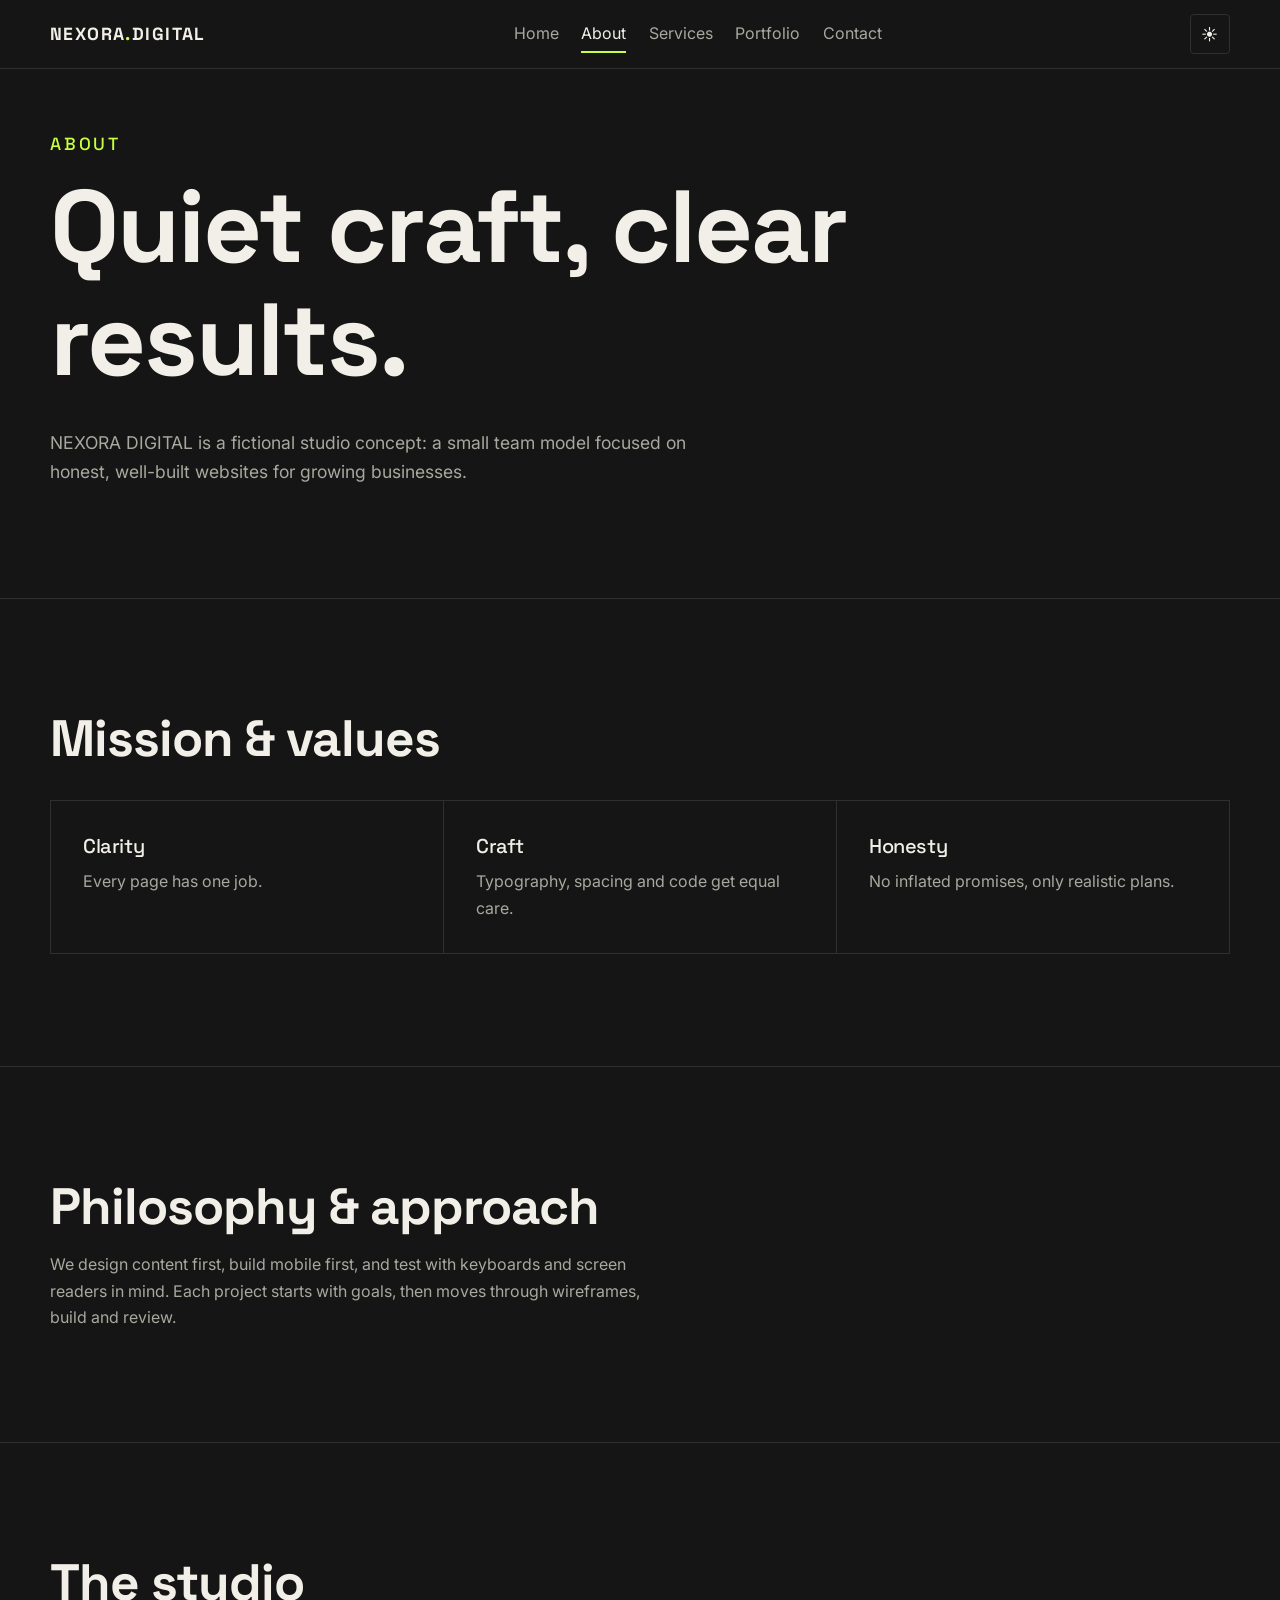
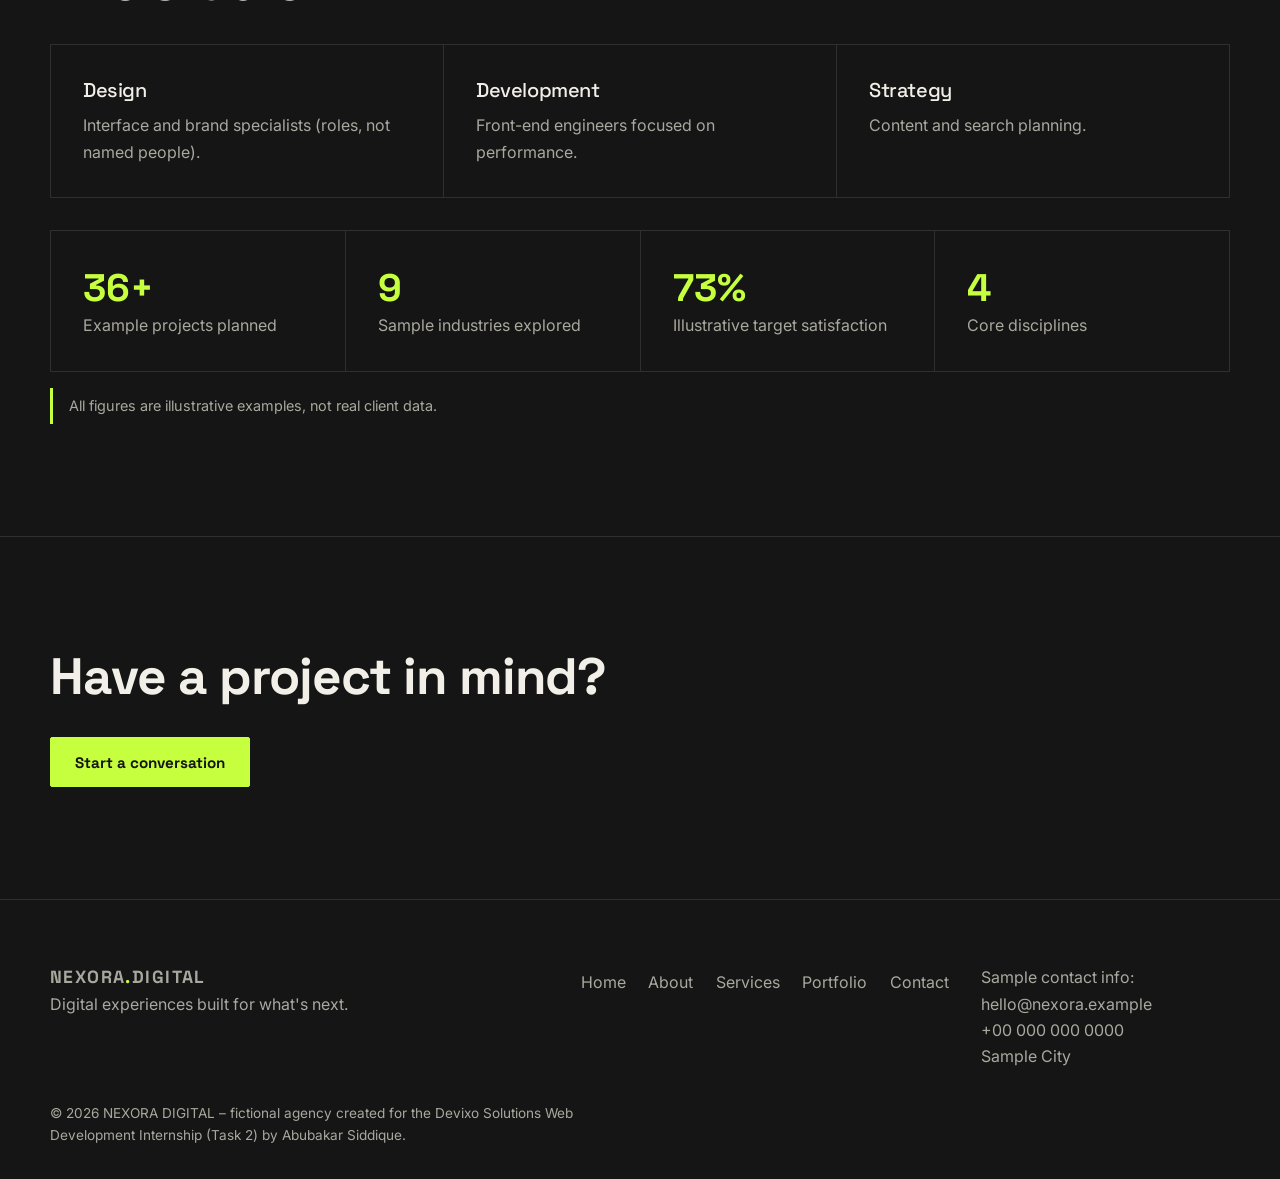
==== about.html @ 56c906a1 "Initial commit - NEXORA DIGITAL website" ====
<!DOCTYPE html>
<html lang="en" data-theme="dark">

<head>
    <meta charset="utf-8">
    <meta name="viewport" content="width=device-width, initial-scale=1">

    <title>About | NEXORA DIGITAL</title>

    <meta
        name="description"
        content="NEXORA DIGITAL – digital experiences built for what's next."
    >

    <link rel="stylesheet" href="style.css">
</head>

<body>

    <a class="skip" href="#main">Skip to content</a>

    <!-- Header -->
    <header>
        <div class="wrap bar">

            <a class="logo" href="index.html">
                NEXORA<span>.</span>DIGITAL
            </a>

            <nav id="site-nav" aria-label="Main">
                <ul>
                    <li>
                        <a href="index.html">Home</a>
                    </li>
                    <li>
                        <a href="about.html" aria-current="page">About</a>
                    </li>
                    <li>
                        <a href="services.html">Services</a>
                    </li>
                    <li>
                        <a href="portfolio.html">Portfolio</a>
                    </li>
                    <li>
                        <a href="contact.html">Contact</a>
                    </li>
                </ul>
            </nav>

            <div class="tools">

                <button
                    class="ibtn"
                    id="theme-btn"
                    aria-label="Switch theme"
                >
                    ◐
                </button>

                <button
                    class="ibtn"
                    id="menu-btn"
                    aria-expanded="false"
                    aria-controls="site-nav"
                    aria-label="Toggle menu"
                >
                    Menu
                </button>

            </div>

        </div>
    </header>

    <main id="main">

        <!-- Hero Section -->
        <section class="hero">
            <div class="wrap">

                <p class="eyebrow">About</p>

                <h1>Quiet craft, clear results.</h1>

                <p>
                    NEXORA DIGITAL is a fictional studio concept: a small team
                    model focused on honest, well-built websites for growing
                    businesses.
                </p>

            </div>
        </section>

        <!-- Mission and Values -->
        <section class="sec">
            <div class="wrap">

                <h2>Mission &amp; values</h2>

                <div class="grid g3">

                    <article>
                        <h3>Clarity</h3>
                        <p>Every page has one job.</p>
                    </article>

                    <article>
                        <h3>Craft</h3>
                        <p>Typography, spacing and code get equal care.</p>
                    </article>

                    <article>
                        <h3>Honesty</h3>
                        <p>No inflated promises, only realistic plans.</p>
                    </article>

                </div>

            </div>
        </section>

        <!-- Philosophy and Approach -->
        <section class="sec">
            <div class="wrap">

                <h2>Philosophy &amp; approach</h2>

                <p>
                    We design content first, build mobile first, and test with
                    keyboards and screen readers in mind. Each project starts
                    with goals, then moves through wireframes, build and review.
                </p>

            </div>
        </section>

        <!-- Studio Section -->
        <section class="sec">
            <div class="wrap">

                <h2>The studio</h2>

                <div class="grid g3">

                    <article>
                        <h3>Design</h3>
                        <p>
                            Interface and brand specialists
                            (roles, not named people).
                        </p>
                    </article>

                    <article>
                        <h3>Development</h3>
                        <p>
                            Front-end engineers focused on performance.
                        </p>
                    </article>

                    <article>
                        <h3>Strategy</h3>
                        <p>Content and search planning.</p>
                    </article>

                </div>

                <!-- Statistics -->
                <div class="grid g4">

                    <div>
                        <div class="num" data-count="48" data-suffix="+">0</div>
                        <p>Example projects planned</p>
                    </div>

                    <div>
                        <div class="num" data-count="12">0</div>
                        <p>Sample industries explored</p>
                    </div>

                    <div>
                        <div class="num" data-count="98" data-suffix="%">0</div>
                        <p>Illustrative target satisfaction</p>
                    </div>

                    <div>
                        <div class="num" data-count="6">0</div>
                        <p>Core disciplines</p>
                    </div>

                </div>

                <p class="note">
                    All figures are illustrative examples, not real client data.
                </p>

            </div>
        </section>

        <!-- Call to Action -->
        <section class="sec">
            <div class="wrap">

                <h2>Have a project in mind?</h2>

                <div class="cta">
                    <a class="btn" href="contact.html">
                        Start a conversation
                    </a>
                </div>

            </div>
        </section>

    </main>

    <!-- Footer -->
    <footer>
        <div class="wrap">

            <div class="foot">

                <div>
                    <a class="logo" href="index.html">
                        NEXORA<span>.</span>DIGITAL
                    </a>

                    <p>Digital experiences built for what's next.</p>
                </div>

                <nav aria-label="Footer">
                    <ul>
                        <li>
                            <a href="index.html">Home</a>
                        </li>
                        <li>
                            <a href="about.html">About</a>
                        </li>
                        <li>
                            <a href="services.html">Services</a>
                        </li>
                        <li>
                            <a href="portfolio.html">Portfolio</a>
                        </li>
                        <li>
                            <a href="contact.html">Contact</a>
                        </li>
                    </ul>
                </nav>

                <address style="font-style: normal">
                    <p>
                        Sample contact info:<br>
                        hello@nexora.example<br>
                        +00 000 000 0000<br>
                        Sample City
                    </p>
                </address>

            </div>

            <p class="small">
                © 2026 NEXORA DIGITAL – fictional agency created for the
                Devixo Solutions Web Development Internship (Task 2) by
                Abubakar Siddique.
            </p>

        </div>
    </footer>

    <!-- Scroll-to-Top Button -->
    <button class="ibtn" id="top" aria-label="Scroll to top">
        ↑
    </button>

    <script src="main.js"></script>

</body>
</html>
---- style.css ----
/* =========================================================
   NEXORA DIGITAL — Shared Design System
   Responsive, accessible, dark/light theme
   ========================================================= */
@import url('https://fonts.googleapis.com/css2?family=Inter:wght@400;500;600;700&family=Space+Grotesk:wght@400;500;600;700&display=swap');

/* 1. Theme Variables */
:root {
    color-scheme: dark;
    --bg: #141514;
    --fg: #f2efe8;
    --mut: #a9a89f;
    --line: #2e302d;
    --acc: #c6ff3d;
    --accfg: #141514;
    --card: #1b1c1a;
    --fh: 'Space Grotesk', Arial, sans-serif;
    --fb: 'Inter', Arial, sans-serif;

    --s1: 0.5rem;
    --s2: 1rem;
    --s3: 2rem;
    --s4: 4rem;
    --s5: 7rem;

    --h1: clamp(2.6rem, 8vw, 6.5rem);
    --h2: clamp(1.8rem, 4.5vw, 3.2rem);
    --h3: 1.25rem;
    --radius: 4px;
    --transition: 0.25s ease;
    --content-width: 1180px;
}
/* Light Theme */

html[data-theme="light"] {
    color-scheme: light;
    --bg: #f2efe8;
    --fg: #141514;
    --mut: #55574f;
    --line: #d3d0c6;
    --acc: #141514;
    --accfg: #c6ff3d;
    --card: #e9e6dd;
}

/* 2. Reset and Base Styles */

* {
    box-sizing: border-box;
    margin: 0;
}
html {
    scroll-behavior: smooth;
    scroll-padding-top: 90px;
}
body {
    min-height: 100vh;
    overflow-x: hidden;
    background: var(--bg);
    color: var(--fg);
    font: 400 1rem/1.65 var(--fb);
    transition:
        background-color var(--transition),
        color var(--transition);
}
img,
svg,
video {
    display: block;
    max-width: 100%;
}
button,
input,
textarea {
    font: inherit;
}
button {
    color: inherit;
}
a {
    color: inherit;
}
p {
    max-width: 62ch;
    color: var(--mut);
}
h1,
h2,
h3 {
    font-family: var(--fh);
    line-height: 1.1;
    letter-spacing: -0.02em;
}
h1 {
    font-size: var(--h1);
    font-weight: 700;
}

h2 {
    font-size: var(--h2);
    font-weight: 700;
}
h3 {
   font-size: var(--h3);
   font-weight: 500;
    line-height: 1.3;
}
button,
a,
input,
textarea {
    -webkit-tap-highlight-color: transparent;
}
button:focus-visible,
a:focus-visible,
input:focus-visible,
textarea:focus-visible {
    outline: 3px solid var(--acc);
    outline-offset: 4px;
}

::selection {
    background: var(--acc);
    color: var(--accfg);
}

/* 3. Layout Utilities */
.wrap {
    width: min(var(--content-width), calc(100% - 2.5rem));
    margin-inline: auto;
}
.sec {
    padding-block: var(--s4);
    border-top: 1px solid var(--line);
}
.sec > .wrap > h2 + p {
    margin-top: var(--s2);
}
.eyebrow {
    margin-bottom: var(--s2);
    color: var(--acc);
    font: 500 0.8rem var(--fh);
    letter-spacing: 0.16em;
    text-transform: uppercase;
}
html[data-theme="light"] .eyebrow {
    color: var(--fg);
}
.skip {
    position: absolute;
    top: 0.5rem;
    left: -9999px;
    z-index: 100;
    padding: 0.75rem 1rem;
    background: var(--acc);
    color: var(--accfg);
}
.skip:focus {
    left: 1rem;
}
/* 4. Header and Navigation */
header {
    position: sticky;
    top: 0;
    z-index: 50;
    background: var(--bg);
    border-bottom: 1px solid var(--line);
}
.bar {
    display: flex;
    align-items: center;
    justify-content: space-between;

    min-height: 68px;
    gap: 1rem;
}
.logo {
    flex-shrink: 0;
    font: 700 1.1rem var(--fh);
    letter-spacing: 0.08em;
    text-decoration: none;
}
.logo span {
    color: var(--acc);
}
html[data-theme="light"] .logo span {
    background: #c6ff3d;
    padding-inline: 0.15em;
}
nav ul {
    display: flex;
    gap: 1.4rem;
    padding: 0;
    list-style: none;
}
nav a {
    display: inline-block;
    padding-block: 0.3rem;
    color: var(--mut);
    text-decoration: none;
    border-bottom: 2px solid transparent;
    transition:
        color var(--transition),
        border-color var(--transition);
}
nav a:hover,
nav a[aria-current="page"] {
    color: var(--fg);
    border-color: var(--acc);
}
.tools {
    display: flex;
    align-items: center;
    gap: 0.5rem;
}
.ibtn {
    display: inline-flex;
    align-items: center;
    justify-content: center;
    min-width: 40px;
    min-height: 40px;
    padding: 0 0.65rem;
    background: transparent;
    color: var(--fg);
    border: 1px solid var(--line);
    border-radius: var(--radius);
    cursor: pointer;
    transition:
        border-color var(--transition),
        background-color var(--transition);
}
.ibtn:hover {
    border-color: var(--acc);
}
#menu-btn {
    display: none;
}
/* 5. Buttons and Call to Action */
.btn {
    display: inline-block;
    padding: 0.9rem 1.5rem;
    background: var(--acc);
    color: var(--accfg);
    border: 1px solid var(--acc);
    border-radius: 2px;
    font: 700 0.95rem var(--fh);
    text-decoration: none;
    text-align: center;
    cursor: pointer;
    transition:
        transform var(--transition),
        opacity var(--transition);
}
.btn:hover {
    transform: translateY(-3px);
}
.btn:active {
    transform: translateY(0);
}
.btn.ghost {
    background: transparent;
    color: var(--fg);
    border-color: var(--line);
}
.btn.ghost:hover {
    border-color: var(--acc);
}
.cta {
    display: flex;
    flex-wrap: wrap;
    gap: 1rem;

    margin-top: var(--s3);
}
/* 6. Hero Sections */
.hero {
    padding-block: var(--s4) var(--s5);
}
.hero h1 {
    max-width: 1000px;
    overflow-wrap: anywhere;
}
.hero p {
    margin-top: var(--s3);
    font-size: 1.1rem;
}
.hero .eyebrow {
    margin-top: 0;
}
/* 7. Typing Animation */
.typed {
    color: var(--acc);
    border-right: 3px solid var(--acc);
}
html[data-theme="light"] .typed {
    color: var(--fg);
    border-color: var(--fg);
}
/* 8. Grid and Cards */
.grid {
    display: grid;
    grid-template-columns: 1fr;
    gap: 1px;
    margin-top: var(--s3);
    background: var(--line);
    border: 1px solid var(--line);
}
.grid > * {
    min-width: 0;
    padding: var(--s3);
    background: var(--bg);
    transition: background-color var(--transition);
}
.grid > article:hover {
    background: var(--card);
}
.grid article h3 {
    margin-bottom: 0.6rem;
}
.grid article p + p {
    margin-top: 0.75rem;
}
.g2,
.g3,
.g4 {
    grid-template-columns: 1fr;
}
/* 9. Statistics and Counters */
.num {
    color: var(--acc);
    font: 700 2.4rem var(--fh);
}
html[data-theme="light"] .num {
    color: var(--fg);
}
/* 10. Portfolio Visual Previews */
.vis {
    position: relative;
    display: grid;
    place-items: center;
    aspect-ratio: 16 / 9;
    margin-bottom: var(--s2);
    overflow: hidden;
    background:
        repeating-linear-gradient(
            45deg,
            var(--card) 0 12px,
            var(--bg) 12px 24px
        );
    border: 1px solid var(--line);
    font: 700 clamp(1.4rem, 4vw, 2.6rem) var(--fh);
}
.vis::after {
    content: "";
    position: absolute;
    right: 12px;
    bottom: 12px;
    width: 36px;
    height: 36px;
    background: var(--acc);
}
.v2 {
    background-color: #2a3a14;
}
.v3 {
    background-image:
        radial-gradient(
            circle at 30% 40%,
            var(--acc) 0 9%,
            transparent 10%
        ),
        repeating-linear-gradient(
            0deg,
            var(--card) 0 6px,
            var(--bg) 6px 12px
        );
}
.tag {
    display: inline-block;
    margin: 0.4rem 0.3rem 0.2rem 0;
    padding: 0.1rem 0.6rem;
    color: var(--mut);
    border: 1px solid var(--line);
    font-size: 0.78rem;
}
/* 11. Project Slider */
.slider {
    position: relative;
    margin-top: var(--s3);
}
.slide {
    display: none;
}
.slide.on {
    display: grid;
    grid-template-columns: 1fr;
    align-items: center;
    gap: var(--s3);
}

.slide img {
    width: 100%;
    height: auto;
    object-fit: cover;
}
.sctl {
    display: flex;
    flex-wrap: wrap;
    align-items: center;
    gap: 0.6rem;
    margin-top: var(--s2);
}
.dot {
    width: 14px;
    height: 14px;
    padding: 0;

    background: transparent;
    border: 2px solid var(--mut);
    border-radius: 50%;

    cursor: pointer;
}
.dot[aria-current="true"] {
    background: var(--acc);
    border-color: var(--acc);
}
/* 12. Portfolio Filter Buttons */
.chips {
    display: flex;
    flex-wrap: wrap;
    gap: 0.6rem;
    margin-top: var(--s3);
}
.chips button {
    padding: 0.5rem 1.1rem;
    background: transparent;
    color: var(--fg);
    border: 1px solid var(--line);
    font: inherit;
    cursor: pointer;
    transition:
        background-color var(--transition),
        border-color var(--transition);
}
.chips button:hover {
    border-color: var(--acc);
}
.chips button[aria-pressed="true"] {
    background: var(--acc);
    color: var(--accfg);
    border-color: var(--acc);
}
/* Ensure filtered projects remain hidden */
[hidden] {
    display: none !important;
}
/* 13. FAQ Accordion */
.faq {
    margin-top: var(--s3);
    border-top: 1px solid var(--line);
}
.faq button {
    display: flex;
    align-items: center;
    justify-content: space-between;
    gap: 1rem;
    width: 100%;
    padding: 1.2rem 0;
    background: transparent;
    color: var(--fg);
    border: 0;
    border-bottom: 1px solid var(--line);
    font: 500 1.1rem var(--fh);
    text-align: left;
    cursor: pointer;
}
.faq button::after {
    content: "+";
    flex-shrink: 0;
    color: var(--acc);
    font-size: 1.4rem;
}
.faq button[aria-expanded="true"]::after {
    content: "−";
}
.faq .ans {
    padding: 1rem 0;
    border-bottom: 1px solid var(--line);
}
.faq .ans[hidden] {
    display: none;
}
/* 14. Notes and Process Sections */
.note {
    margin-top: var(--s2);
    padding: 0.4rem 1rem;
    color: var(--mut);
    border-left: 3px solid var(--acc);
    font-size: 0.9rem;
}
/* 15. Contact Form */
form {
    display: grid;
    gap: var(--s2);
    width: 100%;
    max-width: 640px;
    margin-top: var(--s3);
}
label {
    display: block;
    margin-bottom: 0.3rem;
    font-weight: 600;
}
input,
textarea {
    display: block;
    width: 100%;
    min-width: 0;
    padding: 0.8rem;
    background: var(--card);
    color: var(--fg);
    border: 1px solid var(--line);
    border-radius: 2px;
    font: inherit;
    transition:
        border-color var(--transition),
        background-color var(--transition);
}
input::placeholder,
textarea::placeholder {
    color: var(--mut);
    opacity: 0.85;
}
input:focus,
textarea:focus {
    border-color: var(--acc);
}
textarea {
    min-height: 150px;
    resize: vertical;
}
input[aria-invalid="true"],
textarea[aria-invalid="true"] {
    border-color: #ff6b6b;
}
.err {
    min-height: 1.2em;
    color: #ff8a8a;
    font-size: 0.88rem;
}
html[data-theme="light"] .err {
    color: #b00020;
}
.ok {
    max-width: 640px;
    margin-top: var(--s3);
    padding: var(--s3);
    border: 1px solid var(--acc);
}
.ok:focus {
    outline: 3px solid var(--acc);
    outline-offset: 4px;
}
/* 16. Footer */
footer {
    padding-block: var(--s4) var(--s3);
    border-top: 1px solid var(--line);
}
.foot {
    display: grid;
    grid-template-columns: 1fr;
    gap: var(--s3);
}
footer ul {
    padding: 0;
    list-style: none;
}
footer a {
    color: var(--mut);
    text-decoration: none;
}
footer a:hover {
    color: var(--acc);
}
footer address {
    overflow-wrap: anywhere;
}
.small {
    margin-top: var(--s3);
    font-size: 0.85rem;
}
/* 17. Scroll-to-Top Button */
#top {
    position: fixed;
    right: 1rem;
    bottom: 1rem;
    z-index: 40;
    background: var(--acc);
    color: var(--accfg);
    opacity: 0;
    visibility: hidden;
    pointer-events: none;
    transform: translateY(8px);
    transition:
        opacity var(--transition),
        transform var(--transition),
        visibility var(--transition);
}
#top.show {
    opacity: 1;
    visibility: visible;
    pointer-events: auto;

    transform: translateY(0);
}
/* 18. Tablet Layout */

@media (min-width: 700px) {
    .g2,
    .g3,
    .g4 {
        grid-template-columns: repeat(2, minmax(0, 1fr));
    }
    .foot {
        grid-template-columns: 2fr 1fr 1fr;
    }
    .slide.on {
        grid-template-columns: 1.3fr 1fr;
    }
}

/* 19. Desktop Layout */

@media (min-width: 1000px) {
    .g3 {
        grid-template-columns: repeat(3, minmax(0, 1fr));
    }
    .g4 {
        grid-template-columns: repeat(4, minmax(0, 1fr));
    }

    .sec {
        padding-block: var(--s5);
    }
}
/* 20. Responsive Mobile Navigation */
@media (max-width: 820px) {
    #menu-btn {
        display: inline-flex;
    }
    /* Only the main navigation becomes the mobile dropdown.
       Footer navigation remains visible. */
    #site-nav {
        position: absolute;
        top: 68px;
        left: 0;
        right: 0;
        z-index: 60;
        display: none;
        padding: 1rem 1.25rem;
        background: var(--bg);
        border-bottom: 1px solid var(--line);
    }
    #site-nav.open {
        display: block;
    }
    #site-nav ul {
        flex-direction: column;
        gap: 0.75rem;
    }
    #site-nav a {
        display: block;
        padding: 0.5rem 0;
    }
}
/* 21. Small Mobile Screens */

@media (max-width: 480px) {
    .wrap {
        width: calc(100% - 1.5rem);
    }
    .bar {
        gap: 0.5rem;
    }
    .logo {
        font-size: 0.9rem;
        letter-spacing: 0.04em;
    }
    .tools {
        gap: 0.35rem;
    }
    .ibtn {
        min-width: 36px;
        min-height: 36px;
        padding-inline: 0.45rem;
    }
    .hero {
        padding-block: 3rem 4rem;
    }
    .cta {
        align-items: stretch;
    }

    .cta .btn {
        text-align: center;
    }
    .grid > * {
        padding: 1.25rem;
    }
    .foot {
        gap: 1.5rem;
    }
}
/* 22. Reduced Motion Accessibility */
@media (prefers-reduced-motion: reduce) {
    *,
    *::before,
    *::after {
        scroll-behavior: auto !important;
        animation-duration: 0.01ms !important;
        animation-iteration-count: 1 !important;
        transition-duration: 0.01ms !important;
    }
    .typed {
        border: 0;
    }
    .btn:hover {
        transform: none;
    }
}
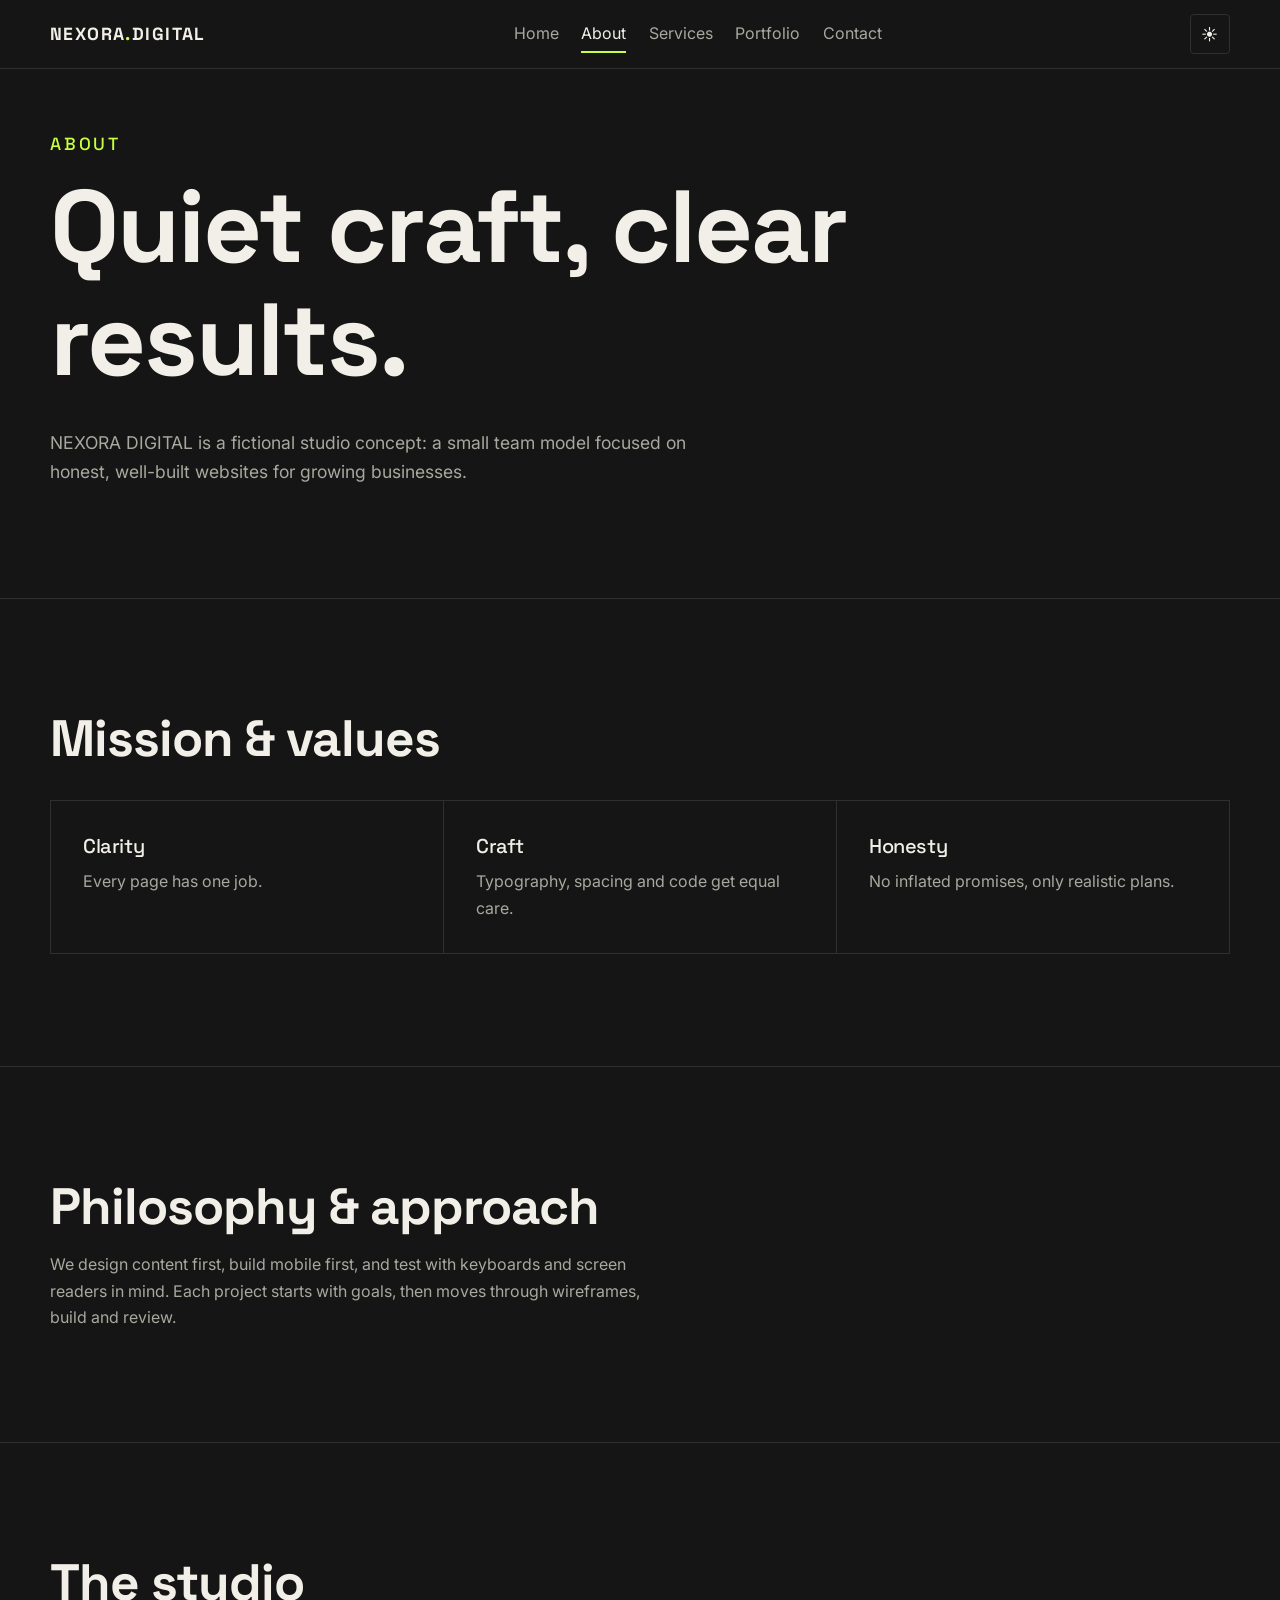
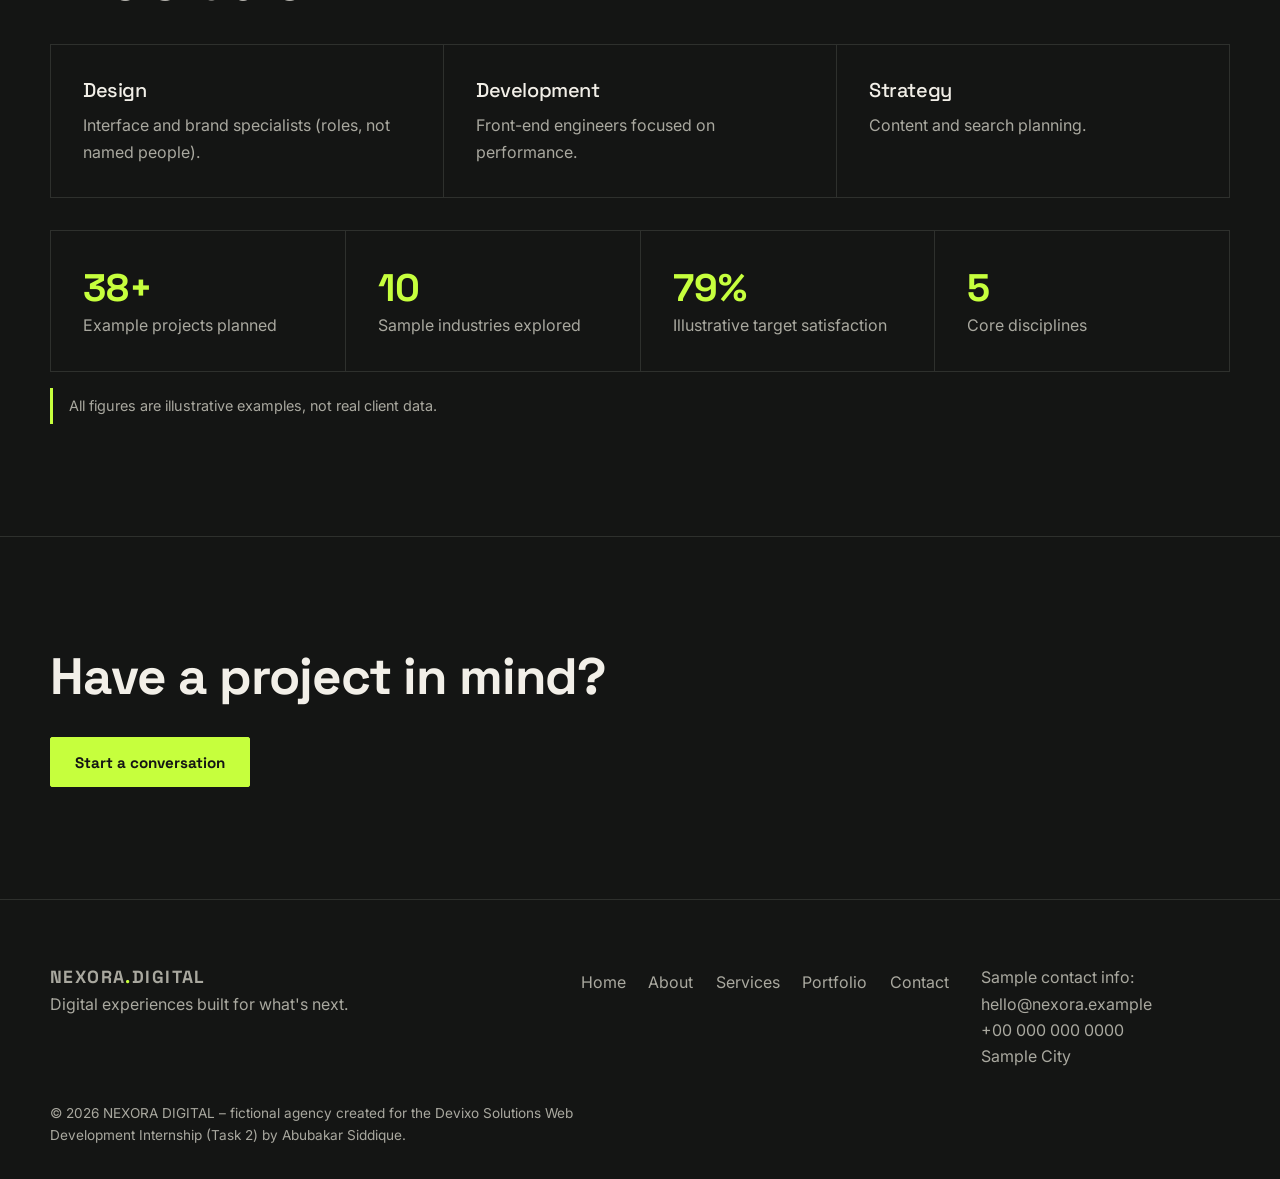
==== commit 570536be: "Add Task 2 report and project screenshots" ====
--- a/about.html
+++ b/about.html
@@ -1,13 +1,11 @@
 
 <!DOCTYPE html>
 <html lang="en" data-theme="dark">
-
 <head>
     <meta charset="utf-8">
     <meta name="viewport" content="width=device-width, initial-scale=1">
 
     <title>About | NEXORA DIGITAL</title>
-
     <meta
         name="description"
         content="NEXORA DIGITAL – digital experiences built for what's next."
@@ -15,19 +13,14 @@
 
     <link rel="stylesheet" href="style.css">
 </head>
-
 <body>
-
     <a class="skip" href="#main">Skip to content</a>
-
     <!-- Header -->
     <header>
         <div class="wrap bar">
-
             <a class="logo" href="index.html">
                 NEXORA<span>.</span>DIGITAL
             </a>
-
             <nav id="site-nav" aria-label="Main">
                 <ul>
                     <li>
@@ -47,7 +40,6 @@
                     </li>
                 </ul>
             </nav>
-
             <div class="tools">
 
                 <button
@@ -67,20 +59,15 @@
                 >
                     Menu
                 </button>
-
-            </div>
-
+            </div>
         </div>
     </header>
 
     <main id="main">
-
         <!-- Hero Section -->
         <section class="hero">
             <div class="wrap">
-
                 <p class="eyebrow">About</p>
-
                 <h1>Quiet craft, clear results.</h1>
 
                 <p>
@@ -88,44 +75,32 @@
                     model focused on honest, well-built websites for growing
                     businesses.
                 </p>
-
-            </div>
-        </section>
-
+            </div>
+        </section>
         <!-- Mission and Values -->
         <section class="sec">
             <div class="wrap">
-
                 <h2>Mission &amp; values</h2>
-
                 <div class="grid g3">
-
                     <article>
                         <h3>Clarity</h3>
                         <p>Every page has one job.</p>
                     </article>
-
                     <article>
                         <h3>Craft</h3>
                         <p>Typography, spacing and code get equal care.</p>
                     </article>
-
                     <article>
                         <h3>Honesty</h3>
                         <p>No inflated promises, only realistic plans.</p>
                     </article>
-
-                </div>
-
-            </div>
-        </section>
-
+                </div>
+            </div>
+        </section>
         <!-- Philosophy and Approach -->
         <section class="sec">
             <div class="wrap">
-
                 <h2>Philosophy &amp; approach</h2>
-
                 <p>
                     We design content first, build mobile first, and test with
                     keyboards and screen readers in mind. Each project starts
@@ -134,15 +109,11 @@
 
             </div>
         </section>
-
         <!-- Studio Section -->
         <section class="sec">
             <div class="wrap">
-
                 <h2>The studio</h2>
-
                 <div class="grid g3">
-
                     <article>
                         <h3>Design</h3>
                         <p>
@@ -150,84 +121,63 @@
                             (roles, not named people).
                         </p>
                     </article>
-
                     <article>
                         <h3>Development</h3>
                         <p>
                             Front-end engineers focused on performance.
                         </p>
                     </article>
-
                     <article>
                         <h3>Strategy</h3>
                         <p>Content and search planning.</p>
                     </article>
-
-                </div>
-
+                </div>
                 <!-- Statistics -->
                 <div class="grid g4">
-
                     <div>
                         <div class="num" data-count="48" data-suffix="+">0</div>
                         <p>Example projects planned</p>
                     </div>
-
                     <div>
                         <div class="num" data-count="12">0</div>
                         <p>Sample industries explored</p>
                     </div>
-
                     <div>
                         <div class="num" data-count="98" data-suffix="%">0</div>
                         <p>Illustrative target satisfaction</p>
                     </div>
-
                     <div>
                         <div class="num" data-count="6">0</div>
                         <p>Core disciplines</p>
                     </div>
-
-                </div>
-
+                </div>
                 <p class="note">
                     All figures are illustrative examples, not real client data.
                 </p>
-
-            </div>
-        </section>
-
+            </div>
+        </section>
         <!-- Call to Action -->
         <section class="sec">
             <div class="wrap">
-
                 <h2>Have a project in mind?</h2>
-
                 <div class="cta">
                     <a class="btn" href="contact.html">
                         Start a conversation
                     </a>
                 </div>
-
-            </div>
-        </section>
-
+            </div>
+        </section>
     </main>
-
     <!-- Footer -->
     <footer>
         <div class="wrap">
-
             <div class="foot">
-
                 <div>
                     <a class="logo" href="index.html">
                         NEXORA<span>.</span>DIGITAL
                     </a>
-
                     <p>Digital experiences built for what's next.</p>
                 </div>
-
                 <nav aria-label="Footer">
                     <ul>
                         <li>
@@ -247,7 +197,6 @@
                         </li>
                     </ul>
                 </nav>
-
                 <address style="font-style: normal">
                     <p>
                         Sample contact info:<br>
@@ -258,22 +207,17 @@
                 </address>
 
             </div>
-
             <p class="small">
                 © 2026 NEXORA DIGITAL – fictional agency created for the
                 Devixo Solutions Web Development Internship (Task 2) by
                 Abubakar Siddique.
             </p>
-
         </div>
     </footer>
-
     <!-- Scroll-to-Top Button -->
     <button class="ibtn" id="top" aria-label="Scroll to top">
-        ↑
+       ↑
     </button>
-
     <script src="main.js"></script>
-
 </body>
 </html>
